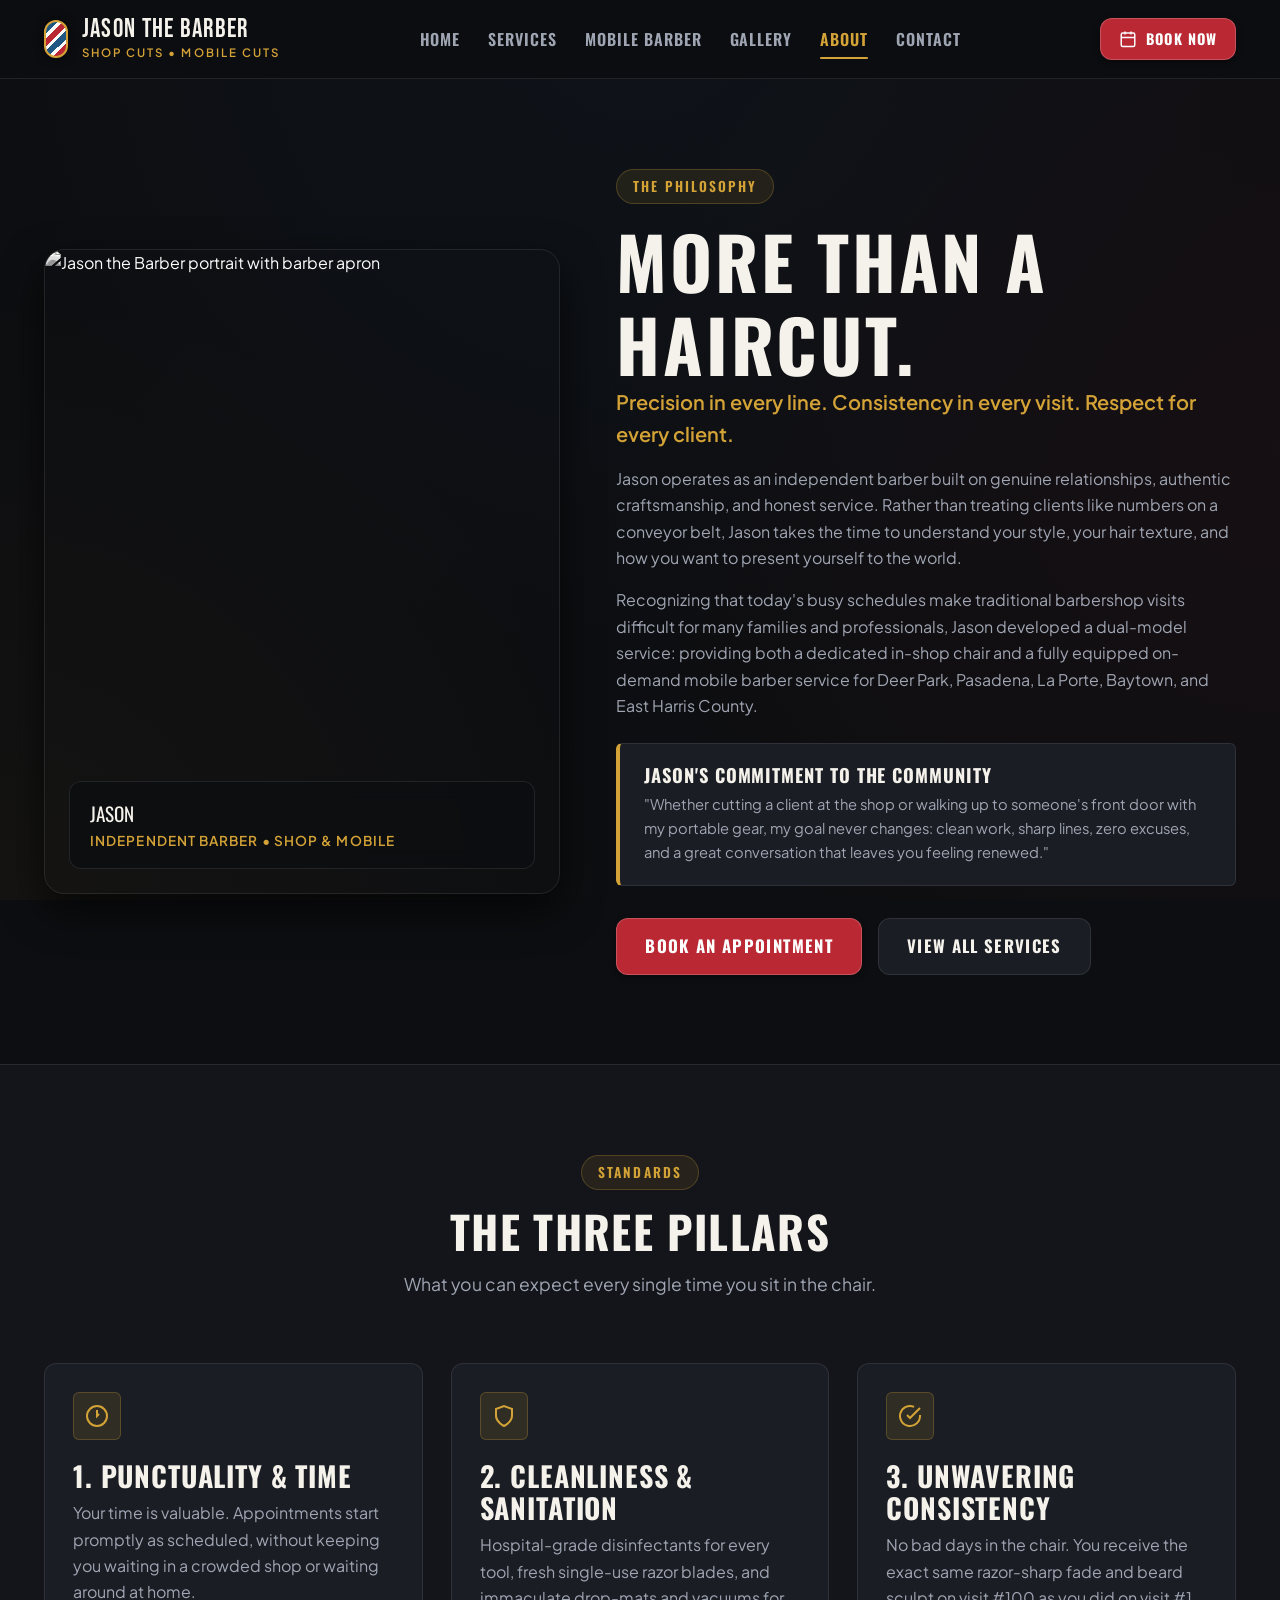
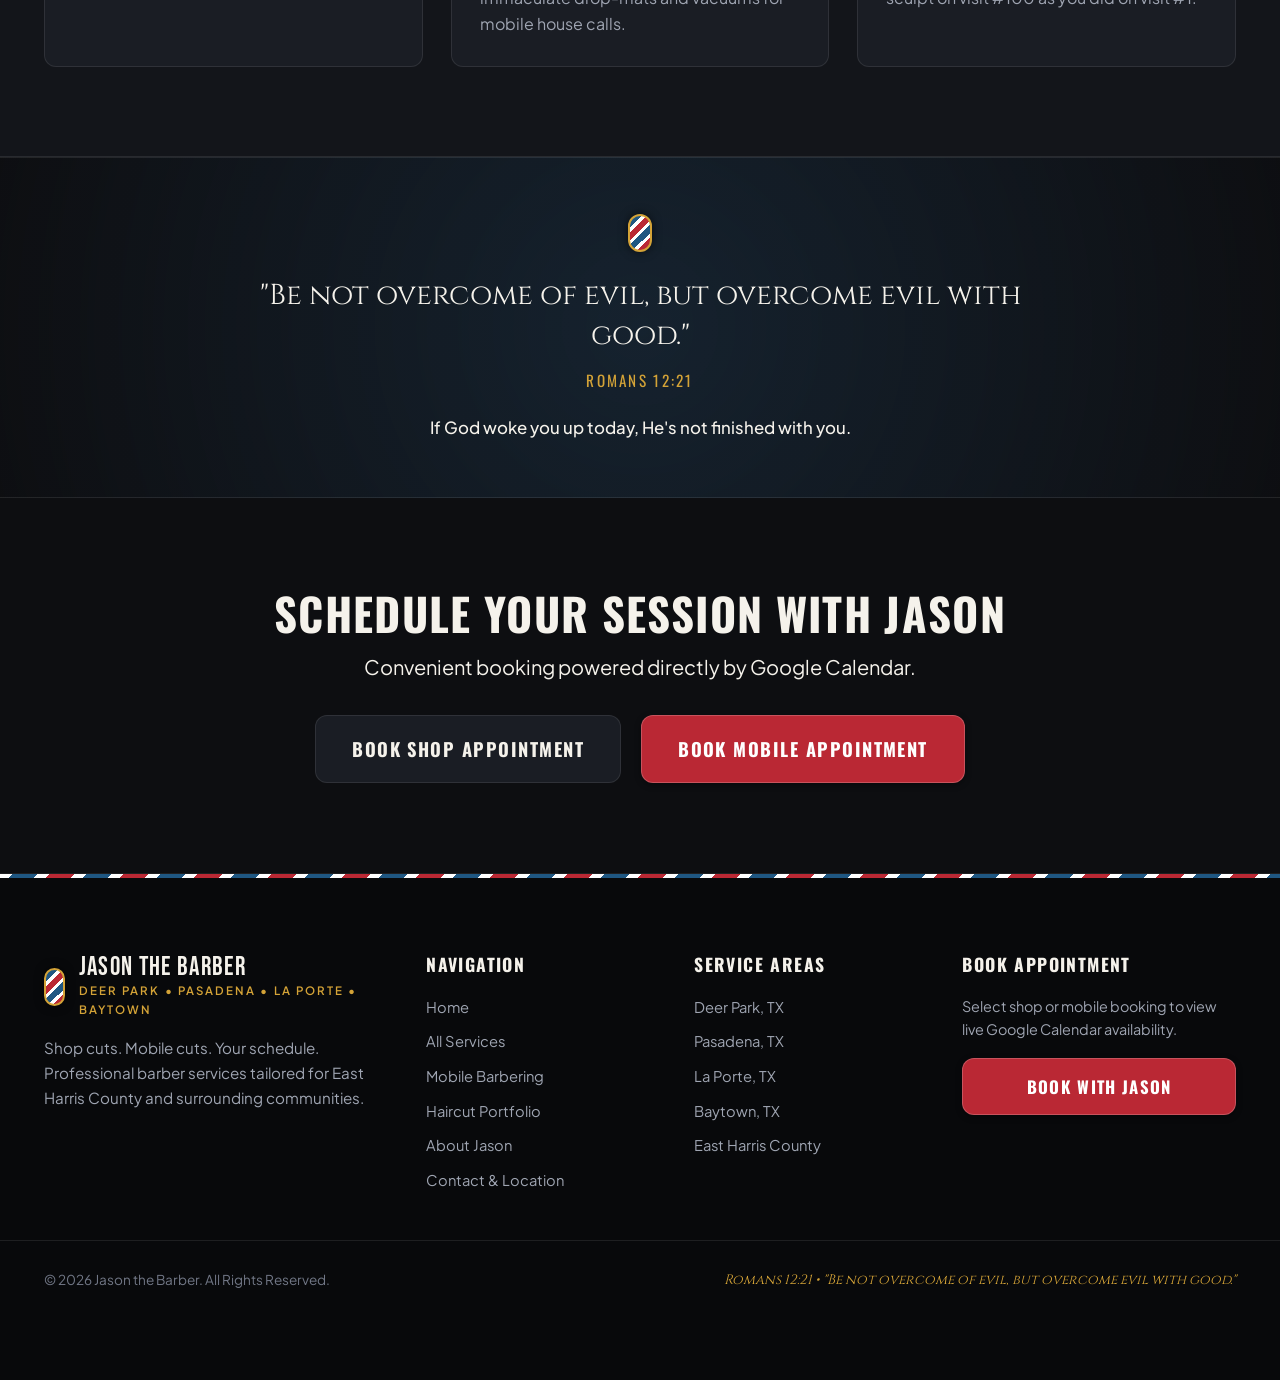
==== about/index.html @ 331e434e "feat: initialize project structure - Set up React with Vite and TypeScript - Add Tailwind CSS integr" ====
<!DOCTYPE html>
<html lang="en">
<head>
  <meta charset="UTF-8">
  <meta name="viewport" content="width=device-width, initial-scale=1.0">
  <title>About Jason the Barber | Independent Barber in East Harris County TX</title>
  <meta name="description" content="Meet Jason the Barber. Independent barber serving Deer Park, Pasadena, La Porte, and Baytown, Texas. Focused on craft, consistency, and personalized service.">
  <link rel="canonical" href="https://jasonthebarbertx.com/about/">

  <!-- Open Graph -->
  <meta property="og:type" content="profile">
  <meta property="og:url" content="https://jasonthebarbertx.com/about/">
  <meta property="og:title" content="About Jason the Barber | Craft, Consistency & Service">
  <meta property="og:description" content="More than a haircut. Dedicated barbering in-shop and mobile across Deer Park, Pasadena, La Porte, and Baytown.">
  <meta property="og:image" content="https://images.unsplash.com/photo-1503951914875-452162b0f3f1?q=80&w=1200&auto=format&fit=crop">

  <!-- Google Fonts -->
  <link rel="preconnect" href="https://fonts.googleapis.com">
  <link rel="preconnect" href="https://fonts.gstatic.com" crossorigin>
  <link href="https://fonts.googleapis.com/css2?family=Bebas+Neue&family=Cinzel:wght@500;700&family=Oswald:wght@500;600;700&family=Plus+Jakarta+Sans:wght@400;500;600;700&display=swap" rel="stylesheet">
  
  <!-- Stylesheets -->
  <link rel="stylesheet" href="../assets/css/styles.css">

  <!-- Schema.org Person & Barber -->
  <script type="application/ld+json">
  {
    "@context": "https://schema.org",
    "@type": "Person",
    "name": "Jason",
    "jobTitle": "Independent Barber",
    "worksFor": {
      "@type": "HairSalon",
      "name": "Jason the Barber"
    },
    "description": "Professional in-shop and mobile barber serving Deer Park, Pasadena, La Porte, and Baytown, Texas."
  }
  </script>
</head>
<body>

  <!-- Site Header -->
  <header class="site-header" id="siteHeader">
    <div class="container nav-container">
      <a href="../" class="brand-logo" id="aboutBrandLogo">
        <div class="barber-pole-icon" aria-hidden="true"></div>
        <div class="brand-logo-text">
          <span class="brand-name">JASON THE BARBER</span>
          <span class="brand-tagline">SHOP CUTS • MOBILE CUTS</span>
        </div>
      </a>

      <nav class="nav-menu" aria-label="Main Navigation">
        <a href="../" class="nav-link">Home</a>
        <a href="../services/" class="nav-link">Services</a>
        <a href="../mobile-barber/" class="nav-link">Mobile Barber</a>
        <a href="../gallery/" class="nav-link">Gallery</a>
        <a href="./" class="nav-link active">About</a>
        <a href="../contact/" class="nav-link">Contact</a>
      </nav>

      <div class="nav-actions">
        <a href="../book/" class="btn btn-primary btn-sm btn-header-cta" id="headerBookNavBtn">
          <svg class="btn-icon" viewBox="0 0 24 24" fill="none" stroke="currentColor" stroke-width="2"><rect x="3" y="4" width="18" height="18" rx="2" ry="2"></rect><line x1="16" y1="2" x2="16" y2="6"></line><line x1="8" y1="2" x2="8" y2="6"></line><line x1="3" y1="10" x2="21" y2="10"></line></svg>
          BOOK NOW
        </a>
        <button class="mobile-menu-toggle" id="mobileMenuToggle" aria-label="Toggle navigation menu" aria-expanded="false">
          <svg viewBox="0 0 24 24" fill="none" stroke="currentColor" stroke-width="2"><line x1="3" y1="12" x2="21" y2="12"></line><line x1="3" y1="6" x2="21" y2="6"></line><line x1="3" y1="18" x2="21" y2="18"></line></svg>
        </button>
      </div>
    </div>
  </header>

  <!-- Mobile Drawer -->
  <div class="mobile-nav-drawer" id="mobileNavDrawer" aria-label="Mobile Navigation">
    <a href="../" class="mobile-nav-link">Home</a>
    <a href="../services/" class="mobile-nav-link">Services</a>
    <a href="../mobile-barber/" class="mobile-nav-link">Mobile Barber</a>
    <a href="../gallery/" class="mobile-nav-link">Gallery</a>
    <a href="./" class="mobile-nav-link active">About</a>
    <a href="../contact/" class="mobile-nav-link">Contact</a>
    <div style="margin-top: 1.5rem; display: flex; flex-direction: column; gap: 0.75rem;">
      <a href="../book/" class="btn btn-primary btn-block">BOOK SHOP CUT</a>
      <a href="../book/#mobile" class="btn btn-gold btn-block">BOOK MOBILE BARBER</a>
    </div>
  </div>

  <!-- Sticky Mobile Conversion Bar -->
  <div class="mobile-conversion-bar" id="mobileConversionBar" aria-label="Quick Actions">
    <div class="mobile-conversion-grid">
      <a href="../contact/" class="mobile-bar-btn" id="mobileBarCallBtn">
        <svg viewBox="0 0 24 24" fill="none" stroke="currentColor" stroke-width="2"><path d="M22 16.92v3a2 2 0 0 1-2.18 2 19.79 19.79 0 0 1-8.63-3.07 19.5 19.5 0 0 1-6-6 19.79 19.79 0 0 1-3.07-8.67A2 2 0 0 1 4.11 2h3a2 2 0 0 1 2 1.72 12.84 12.84 0 0 0 .7 2.81 2 2 0 0 1-.45 2.11L8.09 9.91a16 16 0 0 0 6 6l1.27-1.27a2 2 0 0 1 2.11-.45 12.84 12.84 0 0 0 2.81.7A2 2 0 0 1 22 16.92z"></path></svg>
        CALL
      </a>
      <a href="../contact/#directions" class="mobile-bar-btn" id="mobileBarDirectionsBtn">
        <svg viewBox="0 0 24 24" fill="none" stroke="currentColor" stroke-width="2"><polygon points="3 11 22 2 13 21 11 13 3 11"></polygon></svg>
        LOCATION
      </a>
      <a href="../book/" class="mobile-bar-btn btn-book-action" id="mobileBarBookBtn">
        <svg viewBox="0 0 24 24" fill="none" stroke="currentColor" stroke-width="2"><rect x="3" y="4" width="18" height="18" rx="2" ry="2"></rect><line x1="16" y1="2" x2="16" y2="6"></line><line x1="8" y1="2" x2="8" y2="6"></line><line x1="3" y1="10" x2="21" y2="10"></line></svg>
        BOOK NOW
      </a>
    </div>
  </div>

  <main>
    <!-- About Hero Section -->
    <section class="section" id="aboutHero">
      <div class="container">
        <div class="about-grid">
          
          <!-- Jason Portrait -->
          <div class="about-portrait-wrap">
            <img src="https://images.unsplash.com/photo-1503951914875-452162b0f3f1?q=80&w=1000&auto=format&fit=crop" 
                 alt="Jason the Barber portrait with barber apron" 
                 class="about-portrait"
                 referrerPolicy="no-referrer">
            <div class="about-portrait-badge">
              <div style="font-family: var(--font-heading); font-size: 1.2rem; color: var(--color-text);">
                JASON
              </div>
              <div style="font-size: 0.85rem; color: var(--color-gold); font-weight: 600; letter-spacing: 0.08em; text-transform: uppercase;">
                Independent Barber • Shop & Mobile
              </div>
            </div>
          </div>

          <!-- About Bio Content -->
          <div>
            <div class="section-badge">The Philosophy</div>
            <h1>MORE THAN A HAIRCUT.</h1>
            <p class="lead" style="color: var(--color-gold); font-weight: 600;">
              Precision in every line. Consistency in every visit. Respect for every client.
            </p>
            
            <p>
              Jason operates as an independent barber built on genuine relationships, authentic craftsmanship, and honest service. Rather than treating clients like numbers on a conveyor belt, Jason takes the time to understand your style, your hair texture, and how you want to present yourself to the world.
            </p>

            <p>
              Recognizing that today's busy schedules make traditional barbershop visits difficult for many families and professionals, Jason developed a dual-model service: providing both a dedicated in-shop chair and a fully equipped on-demand mobile barber service for Deer Park, Pasadena, La Porte, Baytown, and East Harris County.
            </p>

            <!-- Bio placeholder block for owner custom story -->
            <div style="background: var(--color-surface); border: 1px solid var(--color-border); border-left: 4px solid var(--color-gold); padding: 1.25rem 1.5rem; border-radius: var(--radius-sm); margin: 1.5rem 0;">
              <h4 style="color: var(--color-text); margin-bottom: 0.4rem;">Jason's Commitment to the Community</h4>
              <p style="font-size: 0.92rem; margin-bottom: 0;">
                "Whether cutting a client at the shop or walking up to someone's front door with my portable gear, my goal never changes: clean work, sharp lines, zero excuses, and a great conversation that leaves you feeling renewed."
              </p>
            </div>

            <div style="display: flex; gap: 1rem; flex-wrap: wrap; margin-top: 2rem;">
              <a href="../book/" class="btn btn-primary" id="aboutBookBtn">BOOK AN APPOINTMENT</a>
              <a href="../services/" class="btn btn-secondary">VIEW ALL SERVICES</a>
            </div>
          </div>

        </div>
      </div>
    </section>

    <!-- Core Values Section -->
    <section class="section section-alt" id="valuesSection">
      <div class="container">
        <div class="section-header">
          <div class="section-badge">Standards</div>
          <h2>THE THREE PILLARS</h2>
          <p class="section-subtitle">What you can expect every single time you sit in the chair.</p>
        </div>

        <div class="grid-3">
          <div class="card">
            <div class="card-icon">
              <svg viewBox="0 0 24 24" fill="none" stroke="currentColor" stroke-width="2"><circle cx="12" cy="12" r="10"></circle><polyline points="12 6 12 12 14 10"></polyline></svg>
            </div>
            <h3 class="card-title">1. Punctuality & Time</h3>
            <p>Your time is valuable. Appointments start promptly as scheduled, without keeping you waiting in a crowded shop or waiting around at home.</p>
          </div>

          <div class="card">
            <div class="card-icon">
              <svg viewBox="0 0 24 24" fill="none" stroke="currentColor" stroke-width="2"><path d="M12 22s8-4 8-10V5l-8-3-8 3v7c0 6 8 10 8 10z"></path></svg>
            </div>
            <h3 class="card-title">2. Cleanliness & Sanitation</h3>
            <p>Hospital-grade disinfectants for every tool, fresh single-use razor blades, and immaculate drop-mats and vacuums for mobile house calls.</p>
          </div>

          <div class="card">
            <div class="card-icon">
              <svg viewBox="0 0 24 24" fill="none" stroke="currentColor" stroke-width="2"><path d="M22 11.08V12a10 10 0 1 1-5.93-9.14"></path><polyline points="22 4 12 14.01 9 11.01"></polyline></svg>
            </div>
            <h3 class="card-title">3. Unwavering Consistency</h3>
            <p>No bad days in the chair. You receive the exact same razor-sharp fade and beard sculpt on visit #100 as you did on visit #1.</p>
          </div>
        </div>
      </div>
    </section>

    <!-- Faith Elements Section -->
    <section class="faith-banner" id="aboutFaith">
      <div class="container container-narrow">
        <div class="barber-pole-icon" style="margin-bottom: 1rem;" aria-hidden="true"></div>
        <p class="faith-quote">
          "Be not overcome of evil, but overcome evil with good."
        </p>
        <div class="faith-cite">ROMANS 12:21</div>
        <p style="font-size: 1.05rem; color: var(--color-text); margin-top: 1.25rem; font-weight: 500;">
          If God woke you up today, He's not finished with you.
        </p>
      </div>
    </section>

    <!-- Bottom CTA -->
    <section class="section" style="text-align: center;">
      <div class="container container-narrow">
        <h2>SCHEDULE YOUR SESSION WITH JASON</h2>
        <p class="lead" style="margin-bottom: 2rem;">
          Convenient booking powered directly by Google Calendar.
        </p>
        <div style="display: flex; gap: 1.25rem; justify-content: center; flex-wrap: wrap;">
          <a href="../book/#shop" class="btn btn-secondary btn-lg">BOOK SHOP APPOINTMENT</a>
          <a href="../book/#mobile" class="btn btn-primary btn-lg">BOOK MOBILE APPOINTMENT</a>
        </div>
      </div>
    </section>
  </main>

  <!-- Global Footer -->
  <footer class="site-footer" id="siteFooter">
    <div class="barber-stripe-bar" aria-hidden="true"></div>
    <div class="footer-top">
      <div class="container">
        <div class="footer-grid">
          <div>
            <div class="brand-logo" style="margin-bottom: 1rem;">
              <div class="barber-pole-icon" aria-hidden="true"></div>
              <div class="brand-logo-text">
                <span class="brand-name">JASON THE BARBER</span>
                <span class="brand-tagline">DEER PARK • PASADENA • LA PORTE • BAYTOWN</span>
              </div>
            </div>
            <p class="footer-brand-desc">
              Shop cuts. Mobile cuts. Your schedule. Professional barber services tailored for East Harris County and surrounding communities.
            </p>
          </div>

          <div>
            <h4 class="footer-heading">Navigation</h4>
            <div class="footer-links">
              <a href="../">Home</a>
              <a href="../services/">All Services</a>
              <a href="../mobile-barber/">Mobile Barbering</a>
              <a href="../gallery/">Haircut Portfolio</a>
              <a href="./">About Jason</a>
              <a href="../contact/">Contact & Location</a>
            </div>
          </div>

          <div>
            <h4 class="footer-heading">Service Areas</h4>
            <div class="footer-links">
              <a href="../mobile-barber/#deer-park">Deer Park, TX</a>
              <a href="../mobile-barber/#pasadena">Pasadena, TX</a>
              <a href="../mobile-barber/#la-porte">La Porte, TX</a>
              <a href="../mobile-barber/#baytown">Baytown, TX</a>
              <a href="../mobile-barber/">East Harris County</a>
            </div>
          </div>

          <div>
            <h4 class="footer-heading">Book Appointment</h4>
            <p style="font-size: 0.9rem; color: var(--color-text-muted); margin-bottom: 1rem;">
              Select shop or mobile booking to view live Google Calendar availability.
            </p>
            <a href="../book/" class="btn btn-primary btn-block">BOOK WITH JASON</a>
          </div>
        </div>
      </div>
    </div>

    <div class="footer-bottom">
      <div class="container footer-bottom-flex">
        <div>&copy; <span class="current-year">2026</span> Jason the Barber. All Rights Reserved.</div>
        <div style="font-family: var(--font-serif); font-style: italic; color: var(--color-gold);">
          Romans 12:21 • "Be not overcome of evil, but overcome evil with good."
        </div>
      </div>
    </div>
  </footer>

  <script src="../assets/js/main.js"></script>
</body>
</html>
---- assets/css/styles.css ----
/* ==========================================================================
   JASON THE BARBER - OFFICIAL STYLESHEET
   Crafted for GitHub Pages & Static Hosting
   Pure Vanilla CSS - No external CSS frameworks required
   ========================================================================== */

/* --------------------------------------------------------------------------
   CSS Custom Properties / Design Tokens
   -------------------------------------------------------------------------- */
:root {
  /* Color Palette */
  --color-bg: #0d0e11;
  --color-bg-alt: #13151a;
  --color-surface: #1a1d24;
  --color-surface-hover: #222630;
  --color-surface-elevated: #262b36;
  --color-border: rgba(255, 255, 255, 0.09);
  --color-border-hover: rgba(212, 163, 55, 0.4);
  
  --color-text: #f5f2eb;
  --color-text-muted: #9fa5b2;
  --color-text-dim: #717786;

  /* Barber Heritage Accents */
  --color-red: #ba2834;
  --color-red-hover: #d4313f;
  --color-red-glow: rgba(186, 40, 52, 0.35);

  --color-blue: #1f5782;
  --color-blue-hover: #2972aa;
  --color-blue-glow: rgba(31, 87, 130, 0.35);

  --color-gold: #d4a337;
  --color-gold-hover: #e5b344;
  --color-gold-glow: rgba(212, 163, 55, 0.25);

  --color-sky: #6c8ea3;
  --color-white: #ffffff;
  
  /* Typography */
  --font-display: 'Bebas Neue', 'Oswald', -apple-system, BlinkMacSystemFont, 'Segoe UI', Roboto, sans-serif;
  --font-heading: 'Oswald', -apple-system, BlinkMacSystemFont, 'Segoe UI', Roboto, sans-serif;
  --font-serif: 'Cinzel', Georgia, serif;
  --font-body: 'Plus Jakarta Sans', -apple-system, BlinkMacSystemFont, 'Segoe UI', Roboto, Helvetica, Arial, sans-serif;

  /* Spacing & Sizing */
  --container-max: 1240px;
  --container-narrow: 860px;
  --radius-sm: 6px;
  --radius-md: 12px;
  --radius-lg: 20px;
  --radius-full: 9999px;

  /* Elevation Shadows */
  --shadow-sm: 0 2px 6px rgba(0, 0, 0, 0.4);
  --shadow-md: 0 8px 24px rgba(0, 0, 0, 0.5);
  --shadow-lg: 0 16px 40px rgba(0, 0, 0, 0.65);
  --shadow-glow-red: 0 0 25px var(--color-red-glow);
  --shadow-glow-gold: 0 0 25px var(--color-gold-glow);

  /* Transitions */
  --transition-fast: 180ms ease;
  --transition-normal: 280ms ease;
  --transition-slow: 450ms ease;
}

/* --------------------------------------------------------------------------
   Reset & Base Styles
   -------------------------------------------------------------------------- */
*, *::before, *::after {
  box-sizing: border-box;
  margin: 0;
  padding: 0;
}

html {
  font-size: 16px;
  scroll-behavior: smooth;
  -webkit-text-size-adjust: 100%;
}

body {
  font-family: var(--font-body);
  font-size: 1rem;
  line-height: 1.65;
  color: var(--color-text);
  background-color: var(--color-bg);
  background-image: 
    radial-gradient(circle at 50% 0%, rgba(31, 87, 130, 0.08) 0%, transparent 60%),
    radial-gradient(circle at 100% 50%, rgba(186, 40, 52, 0.05) 0%, transparent 50%),
    radial-gradient(circle at 0% 100%, rgba(212, 163, 55, 0.04) 0%, transparent 40%);
  background-attachment: fixed;
  min-height: 100vh;
  display: flex;
  flex-direction: column;
  overflow-x: hidden;
  -webkit-font-smoothing: antialiased;
  -moz-osx-font-smoothing: grayscale;
}

img, svg, picture, video {
  display: block;
  max-width: 100%;
  height: auto;
}

a {
  color: inherit;
  text-decoration: none;
  transition: color var(--transition-fast), opacity var(--transition-fast);
}

button, input, select, textarea {
  font: inherit;
  color: inherit;
  background: none;
  border: none;
}

button {
  cursor: pointer;
}

ul, ol {
  list-style: none;
}

:focus-visible {
  outline: 2px solid var(--color-gold);
  outline-offset: 3px;
}

/* --------------------------------------------------------------------------
   Typography Hierarchy
   -------------------------------------------------------------------------- */
h1, h2, h3, h4, h5, h6 {
  font-family: var(--font-heading);
  font-weight: 700;
  line-height: 1.15;
  color: var(--color-text);
  letter-spacing: 0.03em;
  text-transform: uppercase;
}

h1 {
  font-size: clamp(2.4rem, 6vw, 4.5rem);
  letter-spacing: 0.04em;
}

h2 {
  font-size: clamp(1.8rem, 4vw, 2.8rem);
  margin-bottom: 0.75rem;
}

h3 {
  font-size: clamp(1.25rem, 2.5vw, 1.75rem);
}

h4 {
  font-size: 1.15rem;
  letter-spacing: 0.05em;
}

p {
  margin-bottom: 1rem;
  color: var(--color-text-muted);
}

p:last-child {
  margin-bottom: 0;
}

.text-gold {
  color: var(--color-gold);
}

.text-red {
  color: var(--color-red-hover);
}

.text-blue {
  color: var(--color-sky);
}

.lead {
  font-size: clamp(1.05rem, 2vw, 1.25rem);
  font-weight: 400;
  color: var(--color-text);
  line-height: 1.6;
}

.serif-quote {
  font-family: var(--font-serif);
  font-style: italic;
  letter-spacing: 0.02em;
}

/* --------------------------------------------------------------------------
   Layout Containers
   -------------------------------------------------------------------------- */
.container {
  width: 100%;
  max-width: var(--container-max);
  margin-left: auto;
  margin-right: auto;
  padding-left: 1.5rem;
  padding-right: 1.5rem;
}

.container-narrow {
  max-width: var(--container-narrow);
}

.section {
  padding-top: clamp(3.5rem, 7vw, 6.5rem);
  padding-bottom: clamp(3.5rem, 7vw, 6.5rem);
  position: relative;
}

.section-alt {
  background-color: var(--color-bg-alt);
  border-top: 1px solid var(--color-border);
  border-bottom: 1px solid var(--color-border);
}

.section-header {
  text-align: center;
  max-width: 760px;
  margin: 0 auto clamp(2.5rem, 5vw, 4rem) auto;
}

.section-badge {
  display: inline-flex;
  align-items: center;
  gap: 0.5rem;
  font-family: var(--font-heading);
  font-size: 0.85rem;
  font-weight: 600;
  letter-spacing: 0.15em;
  text-transform: uppercase;
  color: var(--color-gold);
  background: rgba(212, 163, 55, 0.1);
  border: 1px solid rgba(212, 163, 55, 0.25);
  padding: 0.35rem 1rem;
  border-radius: var(--radius-full);
  margin-bottom: 1rem;
}

.section-subtitle {
  font-size: 1.1rem;
  color: var(--color-text-muted);
}

/* --------------------------------------------------------------------------
   Barber Pole Decorative Elements
   -------------------------------------------------------------------------- */
.barber-stripe-bar {
  height: 4px;
  width: 100%;
  background: repeating-linear-gradient(
    -45deg,
    var(--color-red) 0,
    var(--color-red) 18px,
    #ffffff 18px,
    #ffffff 26px,
    var(--color-blue) 26px,
    var(--color-blue) 44px,
    #ffffff 44px,
    #ffffff 52px
  );
  background-size: 74px 74px;
  animation: barberPoleScroll 4s linear infinite;
}

@keyframes barberPoleScroll {
  from { background-position: 0 0; }
  to { background-position: 74px 0; }
}

.barber-pole-icon {
  display: inline-flex;
  width: 24px;
  height: 38px;
  border-radius: 12px;
  border: 2px solid var(--color-gold);
  background: repeating-linear-gradient(
    -45deg,
    var(--color-red) 0,
    var(--color-red) 6px,
    #ffffff 6px,
    #ffffff 9px,
    var(--color-blue) 9px,
    var(--color-blue) 15px,
    #ffffff 15px,
    #ffffff 18px
  );
  background-size: 25px 25px;
  animation: barberPoleScroll 3s linear infinite;
  box-shadow: 0 0 10px rgba(0, 0, 0, 0.6);
}

/* --------------------------------------------------------------------------
   Buttons & CTAs
   -------------------------------------------------------------------------- */
.btn {
  display: inline-flex;
  align-items: center;
  justify-content: center;
  gap: 0.6rem;
  font-family: var(--font-heading);
  font-size: 1.05rem;
  font-weight: 700;
  letter-spacing: 0.08em;
  text-transform: uppercase;
  padding: 0.85rem 1.75rem;
  border-radius: var(--radius-md);
  white-space: nowrap;
  transition: all var(--transition-normal);
  text-align: center;
  position: relative;
  overflow: hidden;
}

.btn-primary {
  background-color: var(--color-red);
  color: var(--color-white);
  border: 1px solid rgba(255, 255, 255, 0.2);
  box-shadow: var(--shadow-sm);
}

.btn-primary:hover {
  background-color: var(--color-red-hover);
  box-shadow: var(--shadow-glow-red);
  transform: translateY(-2px);
}

.btn-gold {
  background-color: var(--color-gold);
  color: #111215;
  border: 1px solid rgba(255, 255, 255, 0.2);
  box-shadow: var(--shadow-sm);
}

.btn-gold:hover {
  background-color: var(--color-gold-hover);
  box-shadow: var(--shadow-glow-gold);
  transform: translateY(-2px);
}

.btn-secondary {
  background-color: var(--color-surface);
  color: var(--color-text);
  border: 1px solid var(--color-border);
}

.btn-secondary:hover {
  background-color: var(--color-surface-hover);
  border-color: var(--color-border-hover);
  color: var(--color-gold);
  transform: translateY(-2px);
}

.btn-outline {
  background: transparent;
  color: var(--color-text);
  border: 1px solid var(--color-border);
}

.btn-outline:hover {
  border-color: var(--color-gold);
  color: var(--color-gold);
  background: rgba(212, 163, 55, 0.08);
}

.btn-lg {
  padding: 1.1rem 2.25rem;
  font-size: 1.15rem;
}

.btn-sm {
  padding: 0.5rem 1.1rem;
  font-size: 0.9rem;
}

.btn-block {
  width: 100%;
}

.btn-icon {
  width: 1.25em;
  height: 1.25em;
  flex-shrink: 0;
}

/* --------------------------------------------------------------------------
   Global Header & Navigation
   -------------------------------------------------------------------------- */
.site-header {
  position: sticky;
  top: 0;
  z-index: 1000;
  background-color: rgba(13, 14, 17, 0.92);
  backdrop-filter: blur(14px);
  -webkit-backdrop-filter: blur(14px);
  border-bottom: 1px solid var(--color-border);
  transition: padding var(--transition-fast), background-color var(--transition-fast);
}

.site-header.scrolled {
  background-color: rgba(13, 14, 17, 0.98);
  box-shadow: var(--shadow-md);
}

.nav-container {
  display: flex;
  align-items: center;
  justify-content: space-between;
  height: 78px;
  gap: 1.5rem;
}

.brand-logo {
  display: flex;
  align-items: center;
  gap: 0.85rem;
  color: var(--color-text);
  text-decoration: none;
}

.brand-logo-text {
  display: flex;
  flex-direction: column;
}

.brand-name {
  font-family: var(--font-display);
  font-size: 1.65rem;
  line-height: 1;
  letter-spacing: 0.05em;
  color: var(--color-text);
}

.brand-tagline {
  font-size: 0.72rem;
  letter-spacing: 0.18em;
  text-transform: uppercase;
  color: var(--color-gold);
  font-weight: 600;
}

.nav-menu {
  display: flex;
  align-items: center;
  gap: 1.75rem;
}

.nav-link {
  font-family: var(--font-heading);
  font-size: 1rem;
  font-weight: 600;
  letter-spacing: 0.06em;
  text-transform: uppercase;
  color: var(--color-text-muted);
  position: relative;
  padding: 0.4rem 0;
  transition: color var(--transition-fast);
}

.nav-link:hover,
.nav-link.active {
  color: var(--color-gold);
}

.nav-link.active::after {
  content: '';
  position: absolute;
  bottom: 0;
  left: 0;
  right: 0;
  height: 2px;
  background-color: var(--color-gold);
  border-radius: 2px;
}

.nav-actions {
  display: flex;
  align-items: center;
  gap: 1rem;
}

.mobile-menu-toggle {
  display: none;
  background: none;
  border: 1px solid var(--color-border);
  color: var(--color-text);
  padding: 0.5rem;
  border-radius: var(--radius-sm);
  align-items: center;
  justify-content: center;
  cursor: pointer;
}

.mobile-menu-toggle svg {
  width: 26px;
  height: 26px;
}

/* Mobile Drawer */
.mobile-nav-drawer {
  display: none;
  position: fixed;
  top: 78px;
  left: 0;
  right: 0;
  bottom: 0;
  background-color: rgba(13, 14, 17, 0.98);
  backdrop-filter: blur(20px);
  padding: 2rem 1.5rem;
  flex-direction: column;
  gap: 1.5rem;
  z-index: 999;
  overflow-y: auto;
  border-top: 1px solid var(--color-border);
}

.mobile-nav-drawer.open {
  display: flex;
}

.mobile-nav-link {
  font-family: var(--font-heading);
  font-size: 1.4rem;
  font-weight: 700;
  letter-spacing: 0.05em;
  text-transform: uppercase;
  color: var(--color-text);
  padding: 0.75rem 0;
  border-bottom: 1px solid var(--color-border);
}

.mobile-nav-link.active {
  color: var(--color-gold);
}

/* --------------------------------------------------------------------------
   Sticky Mobile Bottom Conversion Bar
   -------------------------------------------------------------------------- */
.mobile-conversion-bar {
  display: none;
  position: fixed;
  bottom: 0;
  left: 0;
  right: 0;
  background-color: rgba(17, 19, 24, 0.98);
  backdrop-filter: blur(12px);
  border-top: 1px solid var(--color-border);
  z-index: 998;
  padding: 0.6rem 0.75rem calc(0.6rem + env(safe-area-inset-bottom));
  box-shadow: 0 -4px 20px rgba(0, 0, 0, 0.6);
}

.mobile-conversion-grid {
  display: grid;
  grid-template-columns: 1fr 1fr 2fr;
  gap: 0.5rem;
  align-items: center;
}

.mobile-bar-btn {
  display: flex;
  flex-direction: column;
  align-items: center;
  justify-content: center;
  gap: 0.2rem;
  font-family: var(--font-heading);
  font-size: 0.75rem;
  font-weight: 600;
  letter-spacing: 0.08em;
  text-transform: uppercase;
  color: var(--color-text-muted);
  background: var(--color-surface);
  border: 1px solid var(--color-border);
  border-radius: var(--radius-sm);
  padding: 0.45rem 0.2rem;
  height: 48px;
}

.mobile-bar-btn svg {
  width: 16px;
  height: 16px;
  color: var(--color-gold);
}

.mobile-bar-btn.btn-book-action {
  background-color: var(--color-red);
  color: var(--color-white);
  border-color: rgba(255, 255, 255, 0.3);
  font-size: 0.9rem;
  font-weight: 700;
  flex-direction: row;
  gap: 0.4rem;
  box-shadow: var(--shadow-glow-red);
}

.mobile-bar-btn.btn-book-action svg {
  color: var(--color-white);
  width: 18px;
  height: 18px;
}

/* --------------------------------------------------------------------------
   Hero Section
   -------------------------------------------------------------------------- */
.hero {
  position: relative;
  min-height: 84vh;
  display: flex;
  align-items: center;
  padding: clamp(3rem, 6vw, 5.5rem) 0;
  overflow: hidden;
}

.hero-bg-overlay {
  position: absolute;
  inset: 0;
  background: 
    linear-gradient(90deg, rgba(13, 14, 17, 0.96) 0%, rgba(13, 14, 17, 0.82) 55%, rgba(13, 14, 17, 0.55) 100%),
    radial-gradient(circle at 80% 50%, rgba(31, 87, 130, 0.15) 0%, transparent 60%);
  z-index: 1;
}

.hero-bg-image {
  position: absolute;
  inset: 0;
  width: 100%;
  height: 100%;
  object-fit: cover;
  object-position: center right;
  filter: grayscale(100%) contrast(115%) brightness(65%);
  z-index: 0;
}

.hero-content {
  position: relative;
  z-index: 2;
  max-width: 680px;
}

.hero-service-tags {
  display: flex;
  flex-wrap: wrap;
  gap: 0.5rem;
  margin-bottom: 1.25rem;
}

.hero-pill {
  font-size: 0.8rem;
  font-weight: 600;
  letter-spacing: 0.06em;
  text-transform: uppercase;
  padding: 0.35rem 0.85rem;
  border-radius: var(--radius-full);
  background: rgba(255, 255, 255, 0.06);
  border: 1px solid var(--color-border);
  color: var(--color-text-muted);
}

.hero-pill.highlight {
  color: var(--color-gold);
  border-color: rgba(212, 163, 55, 0.3);
  background: rgba(212, 163, 55, 0.1);
}

.hero-title {
  margin-bottom: 0.5rem;
  line-height: 0.95;
  color: var(--color-text);
  text-shadow: 0 4px 20px rgba(0, 0, 0, 0.8);
}

.hero-subtitle {
  font-family: var(--font-heading);
  font-size: clamp(1.2rem, 2.5vw, 1.75rem);
  font-weight: 600;
  color: var(--color-gold);
  letter-spacing: 0.06em;
  margin-bottom: 1.25rem;
  text-transform: uppercase;
}

.hero-body {
  font-size: clamp(1rem, 1.8vw, 1.18rem);
  color: var(--color-text-muted);
  margin-bottom: 2rem;
  line-height: 1.6;
}

.hero-actions {
  display: flex;
  flex-wrap: wrap;
  gap: 1rem;
  align-items: center;
  margin-bottom: 2rem;
}

.hero-trust-points {
  display: flex;
  flex-wrap: wrap;
  gap: 1.5rem;
  padding-top: 1.5rem;
  border-top: 1px solid var(--color-border);
}

.trust-item {
  display: flex;
  align-items: center;
  gap: 0.5rem;
  font-size: 0.88rem;
  font-weight: 500;
  color: var(--color-text-muted);
}

.trust-item svg {
  width: 18px;
  height: 18px;
  color: var(--color-gold);
  flex-shrink: 0;
}

/* --------------------------------------------------------------------------
   Cards & Grids
   -------------------------------------------------------------------------- */
.grid-2 {
  display: grid;
  grid-template-columns: repeat(2, 1fr);
  gap: 2rem;
}

.grid-3 {
  display: grid;
  grid-template-columns: repeat(3, 1fr);
  gap: 1.75rem;
}

.grid-4 {
  display: grid;
  grid-template-columns: repeat(4, 1fr);
  gap: 1.5rem;
}

.card {
  background-color: var(--color-surface);
  border: 1px solid var(--color-border);
  border-radius: var(--radius-md);
  padding: 1.75rem;
  transition: transform var(--transition-normal), border-color var(--transition-normal), box-shadow var(--transition-normal);
  display: flex;
  flex-direction: column;
  position: relative;
}

.card:hover {
  transform: translateY(-4px);
  border-color: var(--color-border-hover);
  box-shadow: var(--shadow-md);
}

.card-highlight {
  border-color: rgba(212, 163, 55, 0.4);
  background: linear-gradient(180deg, rgba(34, 38, 48, 0.9) 0%, rgba(26, 29, 36, 0.9) 100%);
  position: relative;
}

.card-badge {
  position: absolute;
  top: -12px;
  right: 1.5rem;
  background-color: var(--color-red);
  color: var(--color-white);
  font-family: var(--font-heading);
  font-size: 0.75rem;
  font-weight: 700;
  letter-spacing: 0.08em;
  padding: 0.25rem 0.75rem;
  border-radius: var(--radius-full);
  text-transform: uppercase;
  box-shadow: var(--shadow-sm);
}

.card-icon {
  width: 48px;
  height: 48px;
  border-radius: var(--radius-sm);
  background: rgba(212, 163, 55, 0.12);
  border: 1px solid rgba(212, 163, 55, 0.25);
  display: flex;
  align-items: center;
  justify-content: center;
  color: var(--color-gold);
  margin-bottom: 1.25rem;
}

.card-icon svg {
  width: 24px;
  height: 24px;
}

.card-title {
  margin-bottom: 0.5rem;
}

.card-meta {
  display: flex;
  align-items: center;
  justify-content: space-between;
  margin: 1.25rem 0 1.5rem;
  padding: 0.75rem 0;
  border-top: 1px dashed var(--color-border);
  border-bottom: 1px dashed var(--color-border);
  font-family: var(--font-heading);
}

.card-price {
  font-size: 1.4rem;
  font-weight: 700;
  color: var(--color-gold);
}

.card-duration {
  font-size: 0.9rem;
  color: var(--color-text-dim);
  display: flex;
  align-items: center;
  gap: 0.35rem;
}

.card-duration svg {
  width: 14px;
  height: 14px;
}

/* --------------------------------------------------------------------------
   Dual Feature Section (Shop vs Mobile)
   -------------------------------------------------------------------------- */
.dual-feature-grid {
  display: grid;
  grid-template-columns: repeat(2, 1fr);
  gap: 2rem;
}

.feature-box {
  background-color: var(--color-surface);
  border: 1px solid var(--color-border);
  border-radius: var(--radius-lg);
  padding: clamp(2rem, 4vw, 3rem);
  display: flex;
  flex-direction: column;
  justify-content: space-between;
  position: relative;
  overflow: hidden;
}

.feature-box::before {
  content: '';
  position: absolute;
  top: 0;
  left: 0;
  right: 0;
  height: 4px;
}

.feature-box.shop-box::before {
  background: var(--color-blue);
}

.feature-box.mobile-box::before {
  background: var(--color-red);
}

.feature-tag {
  font-family: var(--font-heading);
  font-size: 0.85rem;
  font-weight: 700;
  letter-spacing: 0.12em;
  text-transform: uppercase;
  margin-bottom: 0.75rem;
  display: inline-block;
}

.feature-box.shop-box .feature-tag {
  color: var(--color-sky);
}

.feature-box.mobile-box .feature-tag {
  color: var(--color-red-hover);
}

.feature-list {
  margin: 1.5rem 0 2rem 0;
  display: flex;
  flex-direction: column;
  gap: 0.75rem;
}

.feature-list-item {
  display: flex;
  align-items: flex-start;
  gap: 0.65rem;
  color: var(--color-text-muted);
  font-size: 0.95rem;
}

.feature-list-item svg {
  width: 18px;
  height: 18px;
  color: var(--color-gold);
  flex-shrink: 0;
  margin-top: 0.2rem;
}

/* --------------------------------------------------------------------------
   Mobile Barber 4-Step Process
   -------------------------------------------------------------------------- */
.process-grid {
  display: grid;
  grid-template-columns: repeat(4, 1fr);
  gap: 1.5rem;
  position: relative;
}

.process-step {
  background-color: var(--color-surface);
  border: 1px solid var(--color-border);
  border-radius: var(--radius-md);
  padding: 2rem 1.5rem;
  text-align: center;
  position: relative;
  display: flex;
  flex-direction: column;
  align-items: center;
}

.step-number {
  font-family: var(--font-display);
  font-size: 3rem;
  line-height: 1;
  color: rgba(212, 163, 55, 0.25);
  margin-bottom: 0.5rem;
}

.step-icon {
  width: 52px;
  height: 52px;
  border-radius: var(--radius-full);
  background: var(--color-bg);
  border: 1px solid var(--color-gold);
  display: flex;
  align-items: center;
  justify-content: center;
  color: var(--color-gold);
  margin-bottom: 1.25rem;
}

.step-icon svg {
  width: 24px;
  height: 24px;
}

.step-title {
  font-size: 1.2rem;
  margin-bottom: 0.75rem;
}

.step-desc {
  font-size: 0.9rem;
  color: var(--color-text-muted);
}

/* --------------------------------------------------------------------------
   Service Area Section
   -------------------------------------------------------------------------- */
.service-area-box {
  background-color: var(--color-surface);
  border: 1px solid var(--color-border);
  border-radius: var(--radius-lg);
  padding: clamp(2rem, 5vw, 3.5rem);
  text-align: center;
}

.cities-pills-grid {
  display: flex;
  flex-wrap: wrap;
  justify-content: center;
  gap: 1rem;
  margin: 2rem 0;
}

.city-pill {
  background: var(--color-bg);
  border: 1px solid var(--color-border);
  padding: 0.85rem 1.5rem;
  border-radius: var(--radius-md);
  display: flex;
  align-items: center;
  gap: 0.6rem;
  font-family: var(--font-heading);
  font-size: 1.1rem;
  letter-spacing: 0.04em;
  color: var(--color-text);
  transition: all var(--transition-fast);
}

.city-pill:hover {
  border-color: var(--color-gold);
  color: var(--color-gold);
  transform: translateY(-2px);
}

.city-pill svg {
  width: 18px;
  height: 18px;
  color: var(--color-red-hover);
}

/* --------------------------------------------------------------------------
   Gallery Styles & Lightbox
   -------------------------------------------------------------------------- */
.gallery-filter-bar {
  display: flex;
  flex-wrap: wrap;
  justify-content: center;
  gap: 0.5rem;
  margin-bottom: 2.5rem;
}

.filter-btn {
  font-family: var(--font-heading);
  font-size: 0.95rem;
  font-weight: 600;
  letter-spacing: 0.06em;
  text-transform: uppercase;
  padding: 0.6rem 1.25rem;
  border-radius: var(--radius-full);
  background: var(--color-surface);
  border: 1px solid var(--color-border);
  color: var(--color-text-muted);
  transition: all var(--transition-fast);
}

.filter-btn:hover,
.filter-btn.active {
  background-color: var(--color-gold);
  color: #111215;
  border-color: var(--color-gold);
}

.gallery-grid {
  display: grid;
  grid-template-columns: repeat(auto-fill, minmax(280px, 1fr));
  gap: 1.5rem;
}

.gallery-item {
  position: relative;
  border-radius: var(--radius-md);
  overflow: hidden;
  aspect-ratio: 4/5;
  background-color: var(--color-surface);
  border: 1px solid var(--color-border);
  cursor: pointer;
  group: gallery-card;
}

.gallery-image {
  width: 100%;
  height: 100%;
  object-fit: cover;
  transition: transform var(--transition-slow), filter var(--transition-slow);
}

.gallery-item:hover .gallery-image {
  transform: scale(1.05);
}

.gallery-caption-overlay {
  position: absolute;
  inset: 0;
  background: linear-gradient(180deg, transparent 40%, rgba(13, 14, 17, 0.92) 100%);
  display: flex;
  flex-direction: column;
  justify-content: flex-end;
  padding: 1.25rem;
  opacity: 0.9;
  transition: opacity var(--transition-fast);
}

.gallery-caption-title {
  font-family: var(--font-heading);
  font-size: 1.1rem;
  color: var(--color-text);
  margin-bottom: 0.2rem;
}

.gallery-caption-tag {
  font-size: 0.78rem;
  letter-spacing: 0.08em;
  text-transform: uppercase;
  color: var(--color-gold);
}

/* Lightbox Modal */
.lightbox-modal {
  display: none;
  position: fixed;
  inset: 0;
  background: rgba(10, 11, 14, 0.95);
  backdrop-filter: blur(16px);
  z-index: 2000;
  align-items: center;
  justify-content: center;
  padding: 2rem;
}

.lightbox-modal.active {
  display: flex;
}

.lightbox-content {
  position: relative;
  max-width: 900px;
  width: 100%;
  max-height: 85vh;
  display: flex;
  flex-direction: column;
  align-items: center;
}

.lightbox-image {
  max-width: 100%;
  max-height: 75vh;
  object-fit: contain;
  border-radius: var(--radius-sm);
  box-shadow: var(--shadow-lg);
  border: 1px solid var(--color-border);
}

.lightbox-info {
  margin-top: 1rem;
  text-align: center;
}

.lightbox-title {
  font-size: 1.25rem;
  color: var(--color-text);
}

.lightbox-close-btn,
.lightbox-prev-btn,
.lightbox-next-btn {
  position: absolute;
  background: rgba(26, 29, 36, 0.85);
  border: 1px solid var(--color-border);
  color: var(--color-text);
  width: 44px;
  height: 44px;
  border-radius: var(--radius-full);
  display: flex;
  align-items: center;
  justify-content: center;
  cursor: pointer;
  transition: all var(--transition-fast);
}

.lightbox-close-btn:hover,
.lightbox-prev-btn:hover,
.lightbox-next-btn:hover {
  background: var(--color-gold);
  color: #111;
}

.lightbox-close-btn {
  top: -50px;
  right: 0;
}

.lightbox-prev-btn {
  left: -60px;
  top: 50%;
  transform: translateY(-50%);
}

.lightbox-next-btn {
  right: -60px;
  top: 50%;
  transform: translateY(-50%);
}

/* --------------------------------------------------------------------------
   Booking Page & Schedule Embeds
   -------------------------------------------------------------------------- */
.booking-choice-grid {
  display: grid;
  grid-template-columns: repeat(2, 1fr);
  gap: 2.5rem;
}

.booking-card {
  background-color: var(--color-surface);
  border: 1px solid var(--color-border);
  border-radius: var(--radius-lg);
  padding: clamp(2rem, 4vw, 3rem);
  display: flex;
  flex-direction: column;
  position: relative;
}

.booking-card.shop-card {
  border-top: 5px solid var(--color-blue);
}

.booking-card.mobile-card {
  border-top: 5px solid var(--color-red);
}

.booking-checklist {
  background: var(--color-bg);
  border: 1px solid var(--color-border);
  border-radius: var(--radius-md);
  padding: 1.25rem;
  margin: 1.5rem 0;
}

.booking-checklist-title {
  font-size: 0.95rem;
  color: var(--color-gold);
  margin-bottom: 0.75rem;
  display: flex;
  align-items: center;
  gap: 0.4rem;
}

.booking-embed-container {
  min-height: 450px;
  background: var(--color-bg);
  border: 1px dashed var(--color-border);
  border-radius: var(--radius-md);
  display: flex;
  flex-direction: column;
  align-items: center;
  justify-content: center;
  padding: 2rem;
  text-align: center;
  margin-top: 1.5rem;
}

/* --------------------------------------------------------------------------
   Faith Accent Banner
   -------------------------------------------------------------------------- */
.faith-banner {
  background: radial-gradient(circle at center, rgba(31, 87, 130, 0.2) 0%, rgba(13, 14, 17, 0.95) 100%),
              var(--color-bg-alt);
  border-top: 1px solid var(--color-border);
  border-bottom: 1px solid var(--color-border);
  text-align: center;
  padding: 3.5rem 1.5rem;
}

.faith-quote {
  font-family: var(--font-serif);
  font-size: clamp(1.2rem, 2.5vw, 1.8rem);
  color: var(--color-text);
  margin-bottom: 0.75rem;
  line-height: 1.4;
}

.faith-cite {
  font-family: var(--font-heading);
  font-size: 0.95rem;
  letter-spacing: 0.15em;
  text-transform: uppercase;
  color: var(--color-gold);
}

/* --------------------------------------------------------------------------
   Reviews Section
   -------------------------------------------------------------------------- */
.reviews-grid {
  display: grid;
  grid-template-columns: repeat(3, 1fr);
  gap: 1.5rem;
}

.review-card {
  background-color: var(--color-surface);
  border: 1px solid var(--color-border);
  border-radius: var(--radius-md);
  padding: 1.75rem;
  display: flex;
  flex-direction: column;
  justify-content: space-between;
}

.review-stars {
  display: flex;
  gap: 0.25rem;
  color: var(--color-gold);
  margin-bottom: 1rem;
}

.review-stars svg {
  width: 18px;
  height: 18px;
  fill: currentColor;
}

.review-text {
  font-size: 0.95rem;
  font-style: italic;
  color: var(--color-text);
  margin-bottom: 1.25rem;
  line-height: 1.6;
}

.review-author {
  display: flex;
  align-items: center;
  justify-content: space-between;
  border-top: 1px solid var(--color-border);
  padding-top: 1rem;
  font-size: 0.88rem;
}

.author-name {
  font-weight: 700;
  color: var(--color-text);
}

.review-source {
  display: flex;
  align-items: center;
  gap: 0.35rem;
  color: var(--color-text-dim);
  font-size: 0.8rem;
}

/* --------------------------------------------------------------------------
   FAQ Accordions
   -------------------------------------------------------------------------- */
.faq-list {
  display: flex;
  flex-direction: column;
  gap: 1rem;
  max-width: 800px;
  margin: 0 auto;
}

.faq-item {
  background-color: var(--color-surface);
  border: 1px solid var(--color-border);
  border-radius: var(--radius-md);
  overflow: hidden;
  transition: border-color var(--transition-fast);
}

.faq-item:hover {
  border-color: var(--color-border-hover);
}

.faq-question {
  width: 100%;
  padding: 1.25rem 1.5rem;
  display: flex;
  align-items: center;
  justify-content: space-between;
  gap: 1rem;
  text-align: left;
  font-family: var(--font-heading);
  font-size: 1.15rem;
  font-weight: 600;
  letter-spacing: 0.02em;
  color: var(--color-text);
}

.faq-icon {
  width: 20px;
  height: 20px;
  transition: transform var(--transition-fast);
  color: var(--color-gold);
  flex-shrink: 0;
}

.faq-item.open .faq-icon {
  transform: rotate(180deg);
}

.faq-answer {
  display: none;
  padding: 0 1.5rem 1.25rem 1.5rem;
  color: var(--color-text-muted);
  font-size: 0.95rem;
  line-height: 1.65;
  border-top: 1px solid rgba(255, 255, 255, 0.05);
  margin-top: 0.25rem;
  padding-top: 1rem;
}

.faq-item.open .faq-answer {
  display: block;
}

/* --------------------------------------------------------------------------
   About Section & Portrait
   -------------------------------------------------------------------------- */
.about-grid {
  display: grid;
  grid-template-columns: 1fr 1.2fr;
  gap: 3.5rem;
  align-items: center;
}

.about-portrait-wrap {
  position: relative;
  border-radius: var(--radius-lg);
  overflow: hidden;
  border: 1px solid var(--color-border);
  box-shadow: var(--shadow-lg);
}

.about-portrait {
  width: 100%;
  height: auto;
  aspect-ratio: 4/5;
  object-fit: cover;
  filter: grayscale(100%) contrast(110%);
}

.about-portrait-badge {
  position: absolute;
  bottom: 1.5rem;
  left: 1.5rem;
  right: 1.5rem;
  background: rgba(13, 14, 17, 0.88);
  backdrop-filter: blur(10px);
  border: 1px solid var(--color-border);
  border-radius: var(--radius-md);
  padding: 1rem 1.25rem;
}

/* --------------------------------------------------------------------------
   Contact Page Styles
   -------------------------------------------------------------------------- */
.contact-grid {
  display: grid;
  grid-template-columns: 1.2fr 1fr;
  gap: 3rem;
}

.contact-info-card {
  background-color: var(--color-surface);
  border: 1px solid var(--color-border);
  border-radius: var(--radius-lg);
  padding: 2.5rem;
}

.contact-channel-list {
  display: flex;
  flex-direction: column;
  gap: 1.5rem;
  margin: 2rem 0;
}

.contact-channel {
  display: flex;
  align-items: flex-start;
  gap: 1.25rem;
  padding: 1.25rem;
  background: var(--color-bg);
  border: 1px solid var(--color-border);
  border-radius: var(--radius-md);
  transition: all var(--transition-fast);
}

.contact-channel:hover {
  border-color: var(--color-gold);
  transform: translateX(4px);
}

.contact-icon-box {
  width: 44px;
  height: 44px;
  border-radius: var(--radius-sm);
  background: rgba(212, 163, 55, 0.12);
  border: 1px solid rgba(212, 163, 55, 0.25);
  display: flex;
  align-items: center;
  justify-content: center;
  color: var(--color-gold);
  flex-shrink: 0;
}

.contact-icon-box svg {
  width: 22px;
  height: 22px;
}

/* --------------------------------------------------------------------------
   Global Footer
   -------------------------------------------------------------------------- */
.site-footer {
  background-color: #08090b;
  border-top: 1px solid var(--color-border);
  margin-top: auto;
  padding-bottom: 60px; /* Space for mobile sticky conversion bar */
}

.footer-top {
  padding: clamp(3rem, 6vw, 5rem) 0 3rem 0;
}

.footer-grid {
  display: grid;
  grid-template-columns: 1.5fr 1fr 1fr 1.2fr;
  gap: 2.5rem;
}

.footer-brand-desc {
  color: var(--color-text-muted);
  font-size: 0.95rem;
  margin: 1rem 0 1.5rem 0;
  max-width: 320px;
}

.footer-social-links {
  display: flex;
  gap: 0.75rem;
}

.social-link-btn {
  width: 40px;
  height: 40px;
  border-radius: var(--radius-full);
  background: var(--color-surface);
  border: 1px solid var(--color-border);
  display: flex;
  align-items: center;
  justify-content: center;
  color: var(--color-text-muted);
  transition: all var(--transition-fast);
}

.social-link-btn:hover {
  background: var(--color-gold);
  color: #111;
  border-color: var(--color-gold);
}

.social-link-btn svg {
  width: 18px;
  height: 18px;
}

.footer-heading {
  font-family: var(--font-heading);
  font-size: 1.1rem;
  letter-spacing: 0.08em;
  color: var(--color-text);
  margin-bottom: 1.25rem;
}

.footer-links {
  display: flex;
  flex-direction: column;
  gap: 0.65rem;
}

.footer-links a {
  color: var(--color-text-muted);
  font-size: 0.92rem;
  transition: color var(--transition-fast);
}

.footer-links a:hover {
  color: var(--color-gold);
  padding-left: 4px;
}

.footer-bottom {
  padding: 1.75rem 0;
  border-top: 1px solid var(--color-border);
  font-size: 0.85rem;
  color: var(--color-text-dim);
}

.footer-bottom-flex {
  display: flex;
  align-items: center;
  justify-content: space-between;
  flex-wrap: wrap;
  gap: 1rem;
}

/* --------------------------------------------------------------------------
   404 Page Specific Styles
   -------------------------------------------------------------------------- */
.error-page-wrapper {
  min-height: 70vh;
  display: flex;
  align-items: center;
  justify-content: center;
  text-align: center;
  padding: 4rem 1.5rem;
}

.error-badge-404 {
  font-family: var(--font-display);
  font-size: clamp(5rem, 15vw, 10rem);
  line-height: 1;
  color: var(--color-red);
  letter-spacing: 0.05em;
  text-shadow: 0 0 30px var(--color-red-glow);
  margin-bottom: 1rem;
}

/* --------------------------------------------------------------------------
   Responsive Media Queries
   -------------------------------------------------------------------------- */
@media (max-width: 1024px) {
  .grid-4 {
    grid-template-columns: repeat(2, 1fr);
  }
  
  .process-grid {
    grid-template-columns: repeat(2, 1fr);
  }

  .footer-grid {
    grid-template-columns: repeat(2, 1fr);
  }

  .about-grid,
  .contact-grid {
    grid-template-columns: 1fr;
    gap: 2.5rem;
  }
}

@media (max-width: 768px) {
  .nav-menu,
  .nav-actions .btn-header-cta {
    display: none;
  }

  .mobile-menu-toggle {
    display: flex;
  }

  .mobile-conversion-bar {
    display: block;
  }

  .grid-2,
  .grid-3,
  .grid-4,
  .dual-feature-grid,
  .booking-choice-grid,
  .reviews-grid,
  .process-grid {
    grid-template-columns: 1fr;
  }

  .footer-grid {
    grid-template-columns: 1fr;
  }

  .hero {
    min-height: 75vh;
  }

  .lightbox-prev-btn {
    left: 10px;
  }

  .lightbox-next-btn {
    right: 10px;
  }
}

@media (prefers-reduced-motion: reduce) {
  *, *::before, *::after {
    animation-duration: 0.01ms !important;
    animation-iteration-count: 1 !important;
    transition-duration: 0.01ms !important;
    scroll-behavior: auto !important;
  }
}
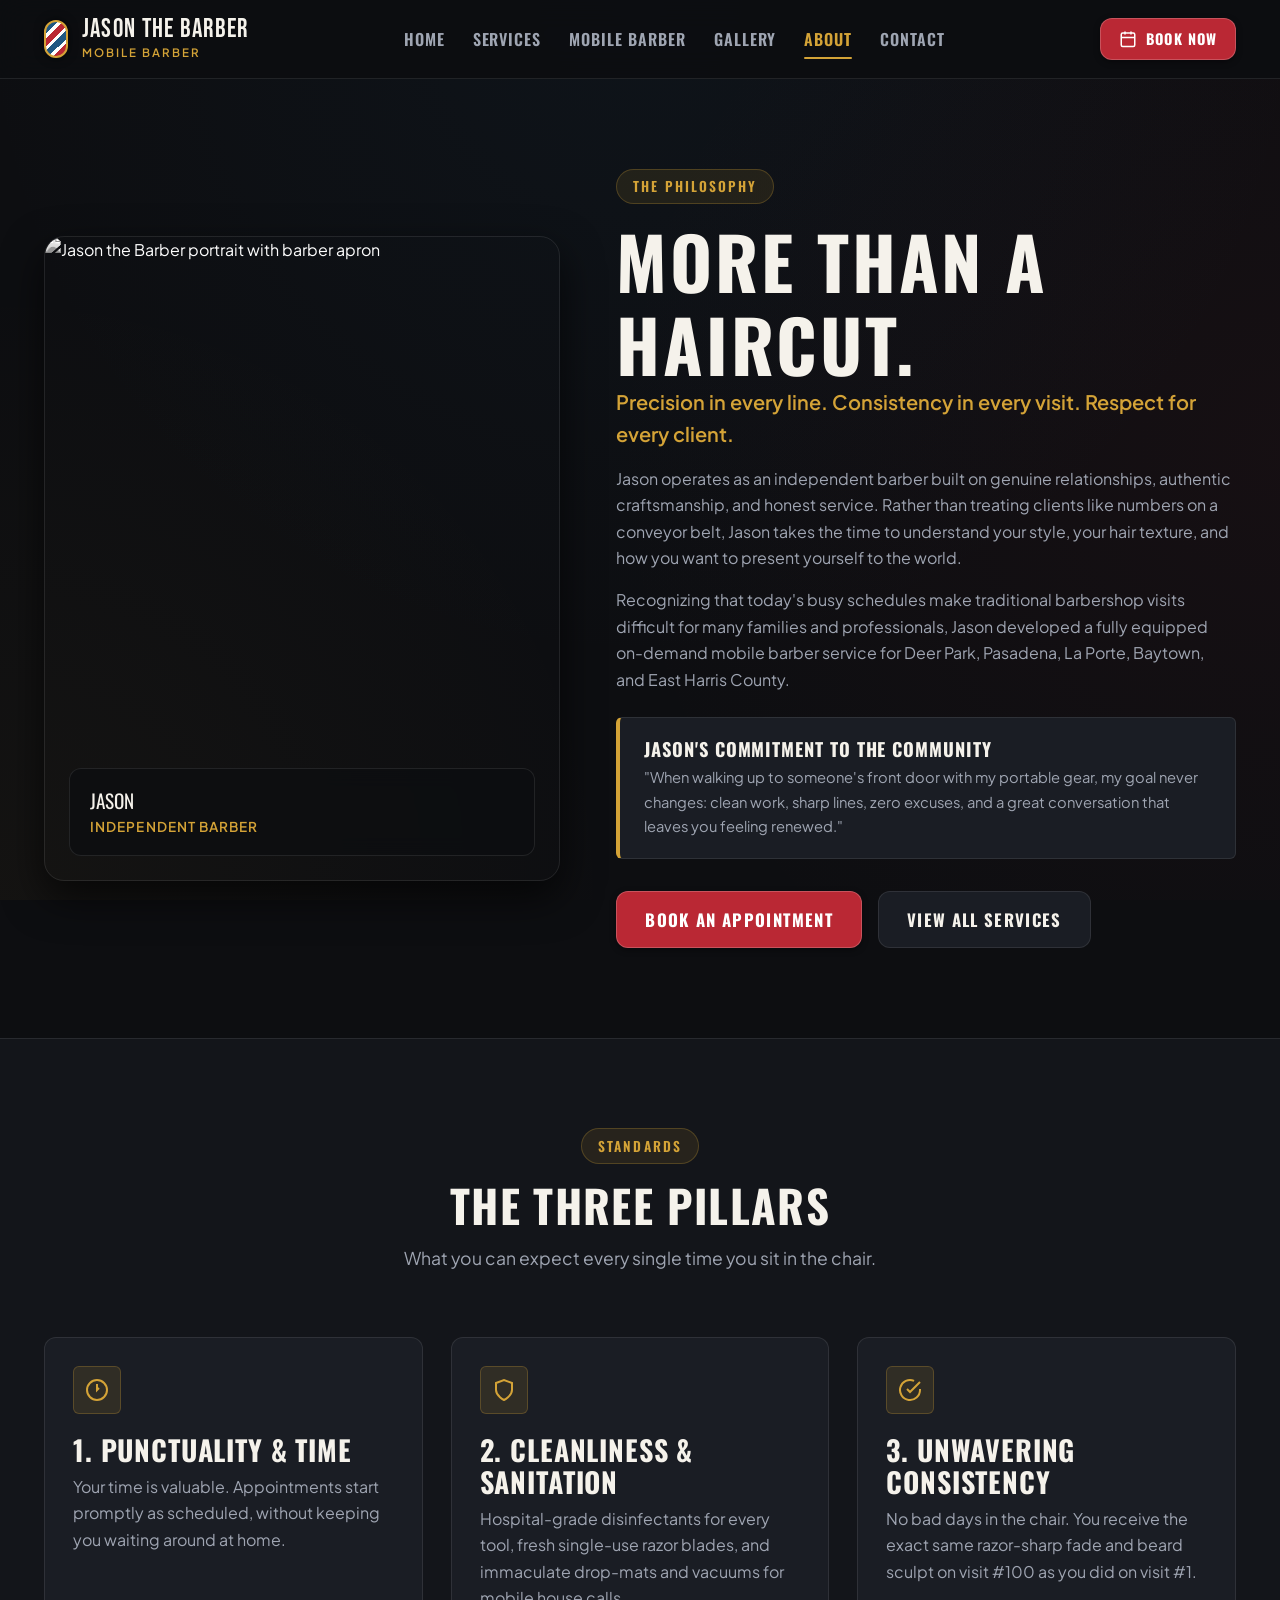
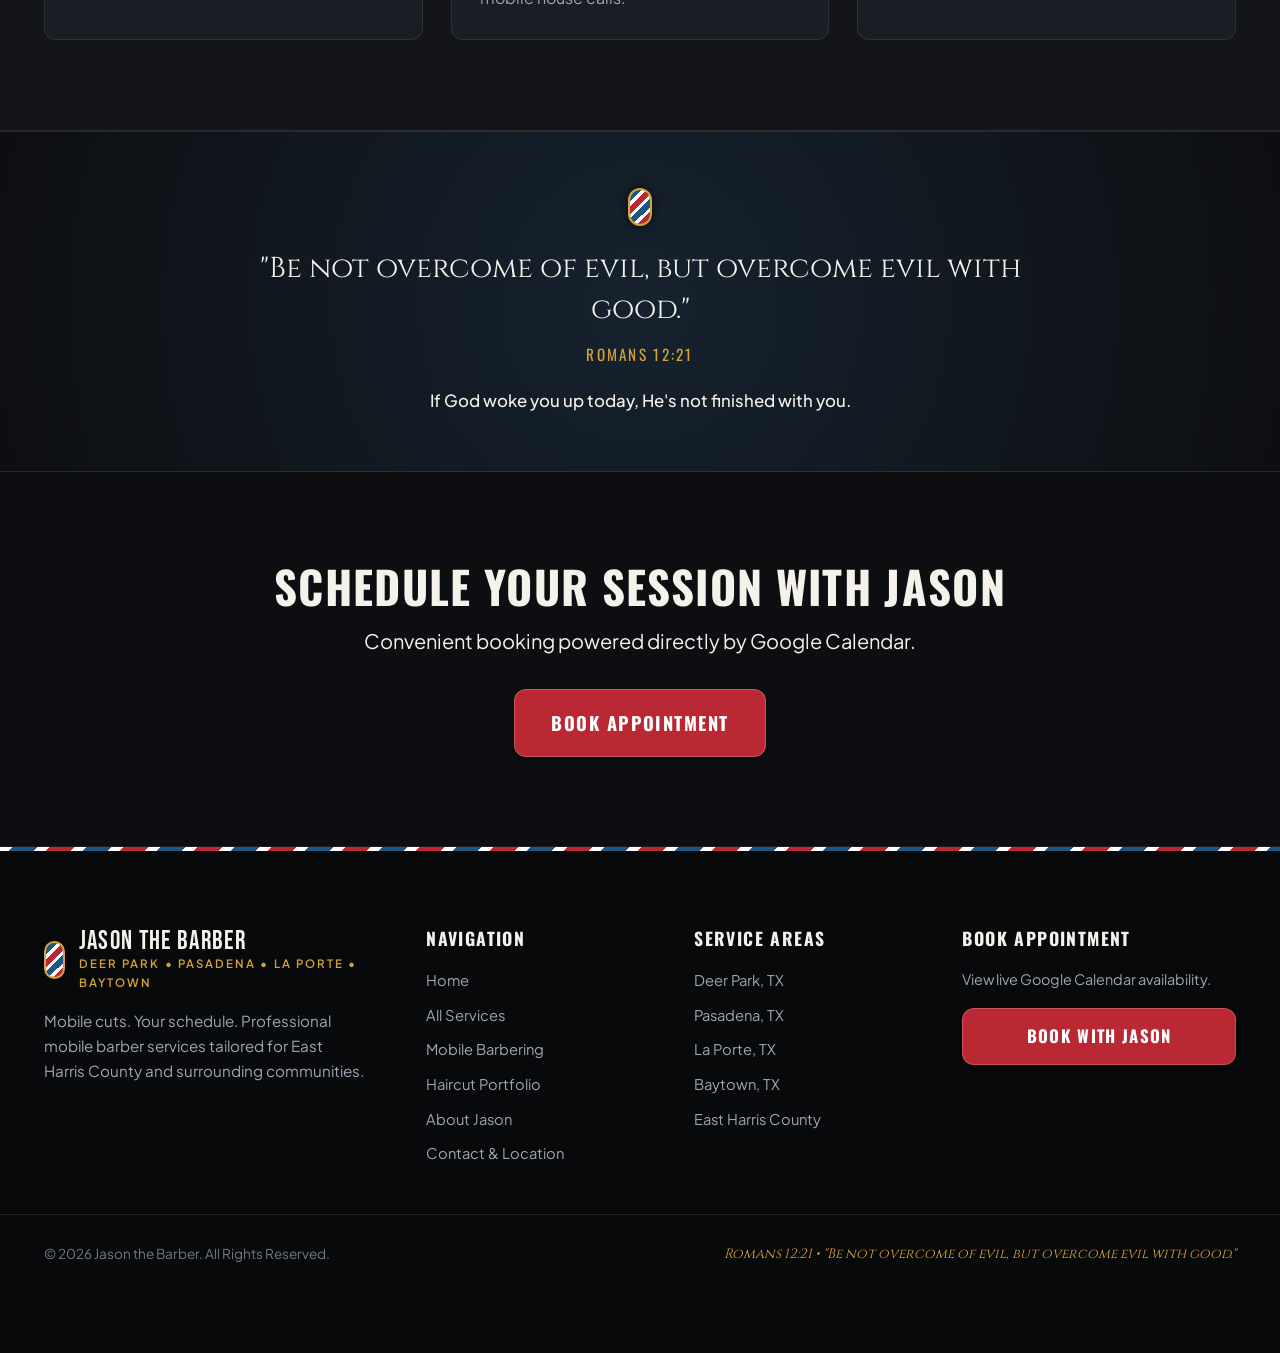
==== commit 25160eed: "Optimize for mobile by fixing cut-off sections" ====
--- a/about/index.html
+++ b/about/index.html
@@ -11,7 +11,7 @@
   <meta property="og:type" content="profile">
   <meta property="og:url" content="https://jasonthebarbertx.com/about/">
   <meta property="og:title" content="About Jason the Barber | Craft, Consistency & Service">
-  <meta property="og:description" content="More than a haircut. Dedicated barbering in-shop and mobile across Deer Park, Pasadena, La Porte, and Baytown.">
+  <meta property="og:description" content="More than a haircut. Dedicated mobile barbering across Deer Park, Pasadena, La Porte, and Baytown.">
   <meta property="og:image" content="https://images.unsplash.com/photo-1503951914875-452162b0f3f1?q=80&w=1200&auto=format&fit=crop">
 
   <!-- Google Fonts -->
@@ -33,7 +33,7 @@
       "@type": "HairSalon",
       "name": "Jason the Barber"
     },
-    "description": "Professional in-shop and mobile barber serving Deer Park, Pasadena, La Porte, and Baytown, Texas."
+    "description": "Professional mobile barber serving Deer Park, Pasadena, La Porte, and Baytown, Texas."
   }
   </script>
 </head>
@@ -46,7 +46,7 @@
         <div class="barber-pole-icon" aria-hidden="true"></div>
         <div class="brand-logo-text">
           <span class="brand-name">JASON THE BARBER</span>
-          <span class="brand-tagline">SHOP CUTS • MOBILE CUTS</span>
+          <span class="brand-tagline">MOBILE BARBER</span>
         </div>
       </a>
 
@@ -80,8 +80,7 @@
     <a href="./" class="mobile-nav-link active">About</a>
     <a href="../contact/" class="mobile-nav-link">Contact</a>
     <div style="margin-top: 1.5rem; display: flex; flex-direction: column; gap: 0.75rem;">
-      <a href="../book/" class="btn btn-primary btn-block">BOOK SHOP CUT</a>
-      <a href="../book/#mobile" class="btn btn-gold btn-block">BOOK MOBILE BARBER</a>
+      <a href="../book/" class="btn btn-primary btn-block">BOOK APPOINTMENT</a>
     </div>
   </div>
 
@@ -120,7 +119,7 @@
                 JASON
               </div>
               <div style="font-size: 0.85rem; color: var(--color-gold); font-weight: 600; letter-spacing: 0.08em; text-transform: uppercase;">
-                Independent Barber • Shop & Mobile
+                Independent Barber
               </div>
             </div>
           </div>
@@ -138,14 +137,14 @@
             </p>
 
             <p>
-              Recognizing that today's busy schedules make traditional barbershop visits difficult for many families and professionals, Jason developed a dual-model service: providing both a dedicated in-shop chair and a fully equipped on-demand mobile barber service for Deer Park, Pasadena, La Porte, Baytown, and East Harris County.
+              Recognizing that today's busy schedules make traditional barbershop visits difficult for many families and professionals, Jason developed a fully equipped on-demand mobile barber service for Deer Park, Pasadena, La Porte, Baytown, and East Harris County.
             </p>
 
             <!-- Bio placeholder block for owner custom story -->
             <div style="background: var(--color-surface); border: 1px solid var(--color-border); border-left: 4px solid var(--color-gold); padding: 1.25rem 1.5rem; border-radius: var(--radius-sm); margin: 1.5rem 0;">
               <h4 style="color: var(--color-text); margin-bottom: 0.4rem;">Jason's Commitment to the Community</h4>
               <p style="font-size: 0.92rem; margin-bottom: 0;">
-                "Whether cutting a client at the shop or walking up to someone's front door with my portable gear, my goal never changes: clean work, sharp lines, zero excuses, and a great conversation that leaves you feeling renewed."
+                "When walking up to someone's front door with my portable gear, my goal never changes: clean work, sharp lines, zero excuses, and a great conversation that leaves you feeling renewed."
               </p>
             </div>
 
@@ -174,7 +173,7 @@
               <svg viewBox="0 0 24 24" fill="none" stroke="currentColor" stroke-width="2"><circle cx="12" cy="12" r="10"></circle><polyline points="12 6 12 12 14 10"></polyline></svg>
             </div>
             <h3 class="card-title">1. Punctuality & Time</h3>
-            <p>Your time is valuable. Appointments start promptly as scheduled, without keeping you waiting in a crowded shop or waiting around at home.</p>
+            <p>Your time is valuable. Appointments start promptly as scheduled, without keeping you waiting around at home.</p>
           </div>
 
           <div class="card">
@@ -218,8 +217,7 @@
           Convenient booking powered directly by Google Calendar.
         </p>
         <div style="display: flex; gap: 1.25rem; justify-content: center; flex-wrap: wrap;">
-          <a href="../book/#shop" class="btn btn-secondary btn-lg">BOOK SHOP APPOINTMENT</a>
-          <a href="../book/#mobile" class="btn btn-primary btn-lg">BOOK MOBILE APPOINTMENT</a>
+          <a href="../book/" class="btn btn-primary btn-lg">BOOK APPOINTMENT</a>
         </div>
       </div>
     </section>
@@ -240,7 +238,7 @@
               </div>
             </div>
             <p class="footer-brand-desc">
-              Shop cuts. Mobile cuts. Your schedule. Professional barber services tailored for East Harris County and surrounding communities.
+              Mobile cuts. Your schedule. Professional mobile barber services tailored for East Harris County and surrounding communities.
             </p>
           </div>
 
@@ -270,7 +268,7 @@
           <div>
             <h4 class="footer-heading">Book Appointment</h4>
             <p style="font-size: 0.9rem; color: var(--color-text-muted); margin-bottom: 1rem;">
-              Select shop or mobile booking to view live Google Calendar availability.
+              View live Google Calendar availability.
             </p>
             <a href="../book/" class="btn btn-primary btn-block">BOOK WITH JASON</a>
           </div>
--- a/assets/css/styles.css
+++ b/assets/css/styles.css
@@ -71,6 +71,8 @@
   box-sizing: border-box;
   margin: 0;
   padding: 0;
+  overflow-wrap: break-word;
+  word-wrap: break-word;
 }
 
 html {
@@ -98,7 +100,7 @@
   -moz-osx-font-smoothing: grayscale;
 }
 
-img, svg, picture, video {
+img, svg, picture, video, iframe {
   display: block;
   max-width: 100%;
   height: auto;
@@ -203,8 +205,8 @@
   max-width: var(--container-max);
   margin-left: auto;
   margin-right: auto;
-  padding-left: 1.5rem;
-  padding-right: 1.5rem;
+  padding-left: clamp(1rem, 4vw, 1.5rem);
+  padding-right: clamp(1rem, 4vw, 1.5rem);
 }
 
 .container-narrow {
@@ -869,10 +871,6 @@
   height: 4px;
 }
 
-.feature-box.shop-box::before {
-  background: var(--color-blue);
-}
-
 .feature-box.mobile-box::before {
   background: var(--color-red);
 }
@@ -885,10 +883,6 @@
   text-transform: uppercase;
   margin-bottom: 0.75rem;
   display: inline-block;
-}
-
-.feature-box.shop-box .feature-tag {
-  color: var(--color-sky);
 }
 
 .feature-box.mobile-box .feature-tag {
@@ -1056,7 +1050,7 @@
 
 .gallery-grid {
   display: grid;
-  grid-template-columns: repeat(auto-fill, minmax(280px, 1fr));
+  grid-template-columns: repeat(auto-fill, minmax(min(280px, 100%), 1fr));
   gap: 1.5rem;
 }
 
@@ -1214,10 +1208,6 @@
   position: relative;
 }
 
-.booking-card.shop-card {
-  border-top: 5px solid var(--color-blue);
-}
-
 .booking-card.mobile-card {
   border-top: 5px solid var(--color-red);
 }
@@ -1248,9 +1238,11 @@
   flex-direction: column;
   align-items: center;
   justify-content: center;
-  padding: 2rem;
+  padding: clamp(1rem, 3vw, 2rem);
   text-align: center;
   margin-top: 1.5rem;
+  width: 100%;
+  overflow: hidden;
 }
 
 /* --------------------------------------------------------------------------
